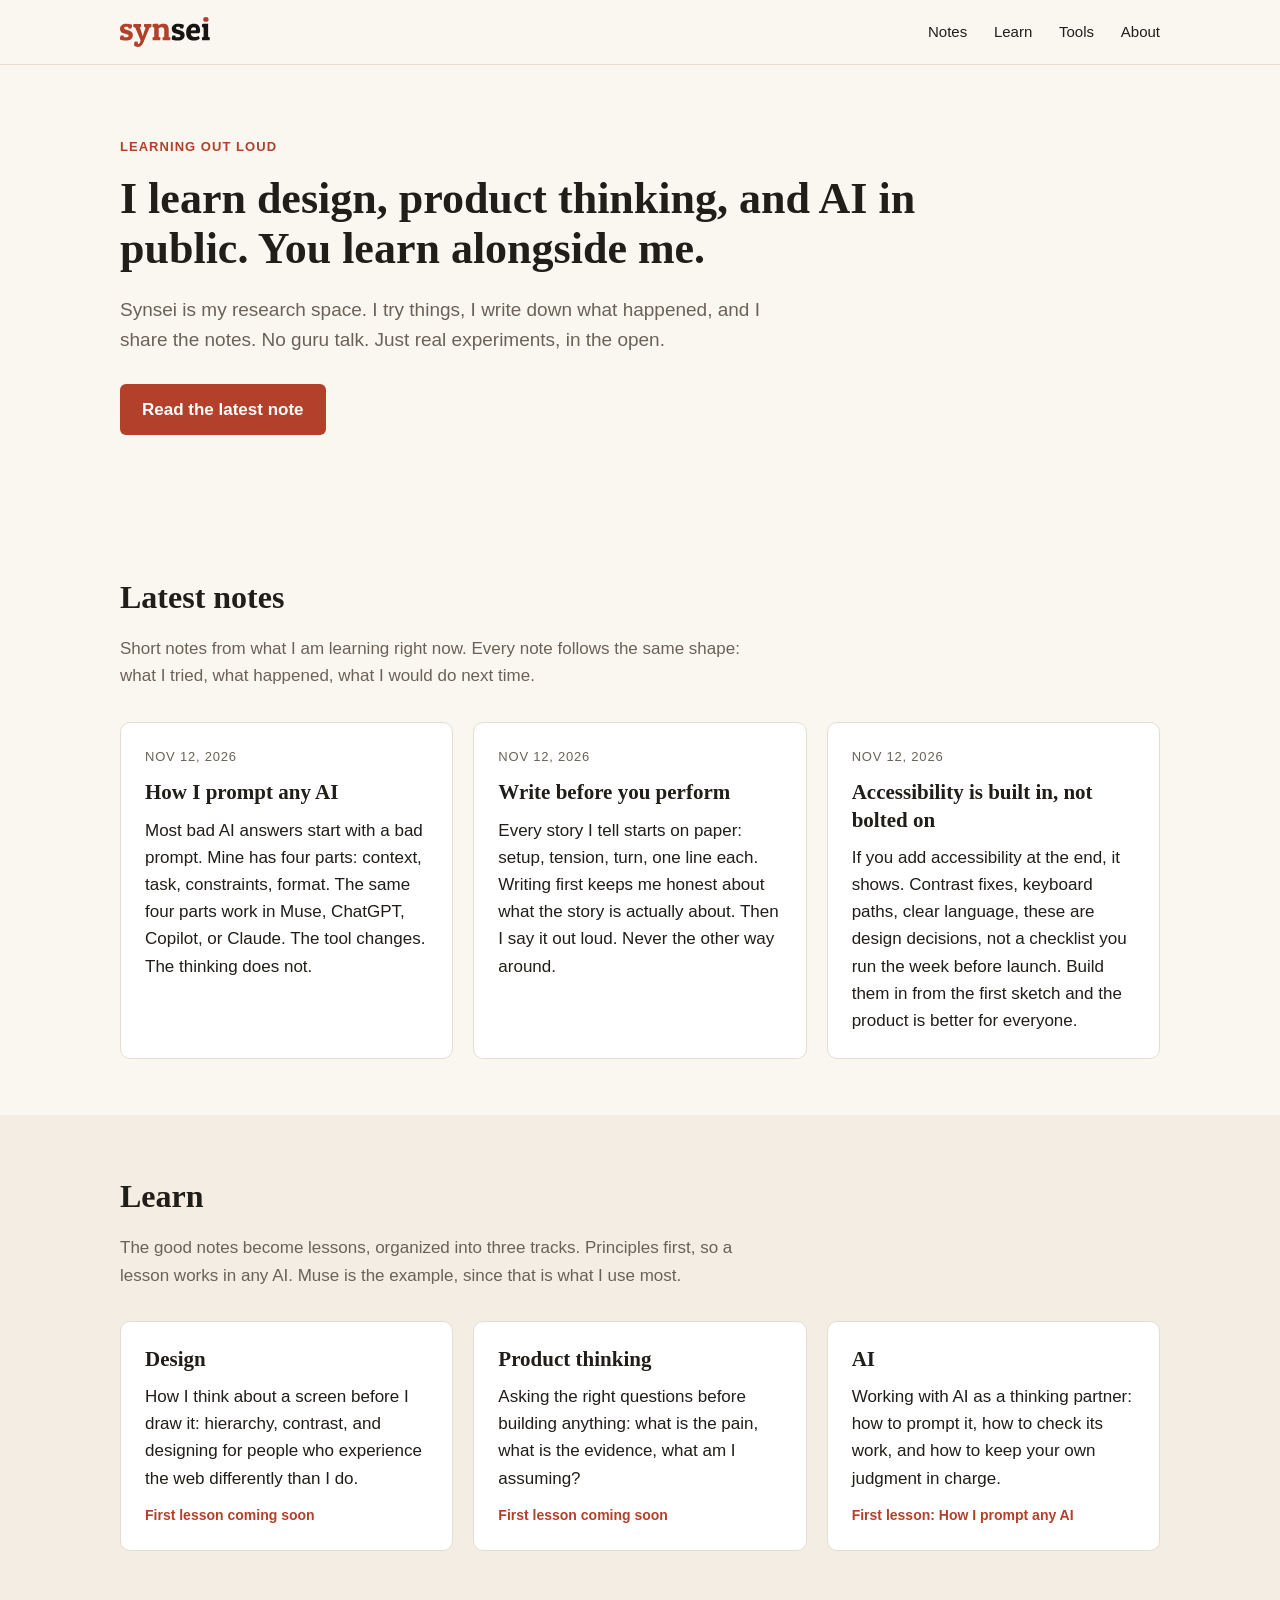
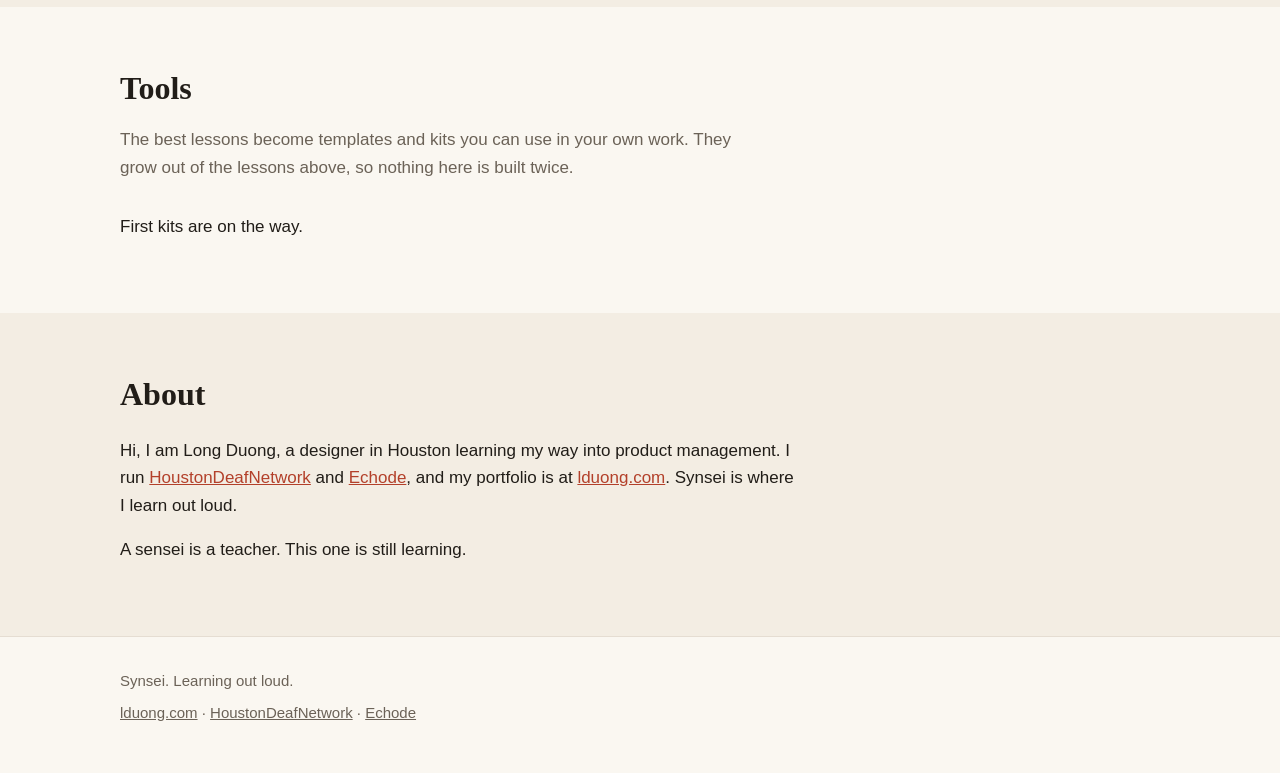
==== index.html @ 9b752c07 "Use the Stone logo in the header and add favicon" ====
<!DOCTYPE html>
<html lang="en">
<head>
<meta charset="utf-8">
<meta name="viewport" content="width=device-width, initial-scale=1">
<title>Synsei — Learning out loud</title>
<meta name="description" content="A research space where Long Duong learns design, product thinking, and AI in public. You learn alongside him.">
<link rel="stylesheet" href="styles.css?v=2">
<link rel="icon" type="image/svg+xml" href="synsei-icon.svg">
</head>
<body>
<a class="skip" href="#notes">Skip to latest notes</a>

<header class="site-header">
  <div class="wrap header-inner">
    <a class="wordmark" href="index.html"><img src="synsei-logo.svg" alt="Synsei" height="30"></a>
    <nav aria-label="Main">
      <a href="#notes">Notes</a>
      <a href="#learn">Learn</a>
      <a href="#tools">Tools</a>
      <a href="#about">About</a>
    </nav>
  </div>
</header>

<main>
  <section class="hero">
    <div class="wrap">
      <p class="kicker">Learning out loud</p>
      <h1>I learn design, product thinking, and AI in public. You learn alongside me.</h1>
      <p class="lede">Synsei is my research space. I try things, I write down what happened, and I share the notes. No guru talk. Just real experiments, in the open.</p>
      <p><a class="button" href="#notes">Read the latest note</a></p>
    </div>
  </section>

  <section id="notes" class="section">
    <div class="wrap">
      <h2>Latest notes</h2>
      <p class="section-intro">Short notes from what I am learning right now. Every note follows the same shape: what I tried, what happened, what I would do next time.</p>
      <div class="cards">
        <article class="card">
          <p class="card-date">Nov 12, 2026</p>
          <h3>How I prompt any AI</h3>
          <p>Most bad AI answers start with a bad prompt. Mine has four parts: context, task, constraints, format. The same four parts work in Muse, ChatGPT, Copilot, or Claude. The tool changes. The thinking does not.</p>
        </article>
        <article class="card">
          <p class="card-date">Nov 12, 2026</p>
          <h3>Write before you perform</h3>
          <p>Every story I tell starts on paper: setup, tension, turn, one line each. Writing first keeps me honest about what the story is actually about. Then I say it out loud. Never the other way around.</p>
        </article>
        <article class="card">
          <p class="card-date">Nov 12, 2026</p>
          <h3>Accessibility is built in, not bolted on</h3>
          <p>If you add accessibility at the end, it shows. Contrast fixes, keyboard paths, clear language, these are design decisions, not a checklist you run the week before launch. Build them in from the first sketch and the product is better for everyone.</p>
        </article>
      </div>
    </div>
  </section>

  <section id="learn" class="section tint">
    <div class="wrap">
      <h2>Learn</h2>
      <p class="section-intro">The good notes become lessons, organized into three tracks. Principles first, so a lesson works in any AI. Muse is the example, since that is what I use most.</p>
      <div class="cards">
        <article class="card">
          <h3>Design</h3>
          <p>How I think about a screen before I draw it: hierarchy, contrast, and designing for people who experience the web differently than I do.</p>
          <p class="card-status">First lesson coming soon</p>
        </article>
        <article class="card">
          <h3>Product thinking</h3>
          <p>Asking the right questions before building anything: what is the pain, what is the evidence, what am I assuming?</p>
          <p class="card-status">First lesson coming soon</p>
        </article>
        <article class="card">
          <h3>AI</h3>
          <p>Working with AI as a thinking partner: how to prompt it, how to check its work, and how to keep your own judgment in charge.</p>
          <p class="card-status">First lesson: How I prompt any AI</p>
        </article>
      </div>
    </div>
  </section>

  <section id="tools" class="section">
    <div class="wrap">
      <h2>Tools</h2>
      <p class="section-intro">The best lessons become templates and kits you can use in your own work. They grow out of the lessons above, so nothing here is built twice.</p>
      <p>First kits are on the way.</p>
    </div>
  </section>

  <section id="about" class="section tint">
    <div class="wrap">
      <h2>About</h2>
      <p>Hi, I am Long Duong, a designer in Houston learning my way into product management. I run <a href="https://www.houstondeafnetwork.com">HoustonDeafNetwork</a> and <a href="https://echode.com">Echode</a>, and my portfolio is at <a href="https://lduong.com">lduong.com</a>. Synsei is where I learn out loud.</p>
      <p>A sensei is a teacher. This one is still learning.</p>
    </div>
  </section>
</main>

<footer class="site-footer">
  <div class="wrap">
    <p>Synsei. Learning out loud.</p>
    <p><a href="https://lduong.com">lduong.com</a> &middot; <a href="https://www.houstondeafnetwork.com">HoustonDeafNetwork</a> &middot; <a href="https://echode.com">Echode</a></p>
  </div>
</footer>
</body>
</html>
---- styles.css ----
/* Synsei v1 — warm paper, ink, one red accent. No build step. */

:root {
  --paper: #faf7f1;
  --card: #ffffff;
  --ink: #211d18;
  --muted: #6b6257;
  --line: #e5ddd2;
  --accent: #b3402a;
  --tint: #f3ede3;
  --serif: Georgia, "Times New Roman", serif;
  --sans: -apple-system, BlinkMacSystemFont, "Segoe UI", Roboto, Helvetica, Arial, sans-serif;
}

* { box-sizing: border-box; }

body {
  margin: 0;
  background: var(--paper);
  color: var(--ink);
  font-family: var(--sans);
  font-size: 17px;
  line-height: 1.6;
}

.wrap {
  max-width: 1080px;
  margin: 0 auto;
  padding: 0 20px;
}

a { color: var(--accent); }
a:hover { text-decoration-thickness: 2px; }

.skip {
  position: absolute;
  left: -999px;
  top: 0;
  background: var(--ink);
  color: #fff;
  padding: 8px 14px;
}
.skip:focus { left: 8px; top: 8px; }

/* Header */

.site-header {
  border-bottom: 1px solid var(--line);
  background: var(--paper);
}
.header-inner {
  display: flex;
  align-items: center;
  justify-content: space-between;
  min-height: 64px;
}
.wordmark {
  display: inline-flex;
  align-items: center;
  text-decoration: none;
}
.wordmark img {
  display: block;
  height: 30px;
  width: auto;
}
.site-header nav a {
  color: var(--ink);
  text-decoration: none;
  margin-left: 22px;
  font-size: 15px;
}
.site-header nav a:hover { color: var(--accent); }

/* Hero */

.hero { padding: 72px 0 64px; }
.kicker {
  color: var(--accent);
  font-weight: bold;
  letter-spacing: 0.08em;
  text-transform: uppercase;
  font-size: 13px;
  margin: 0 0 16px;
}
.hero h1 {
  font-family: var(--serif);
  font-size: 44px;
  line-height: 1.15;
  margin: 0 0 20px;
  max-width: 800px;
}
.lede {
  font-size: 19px;
  color: var(--muted);
  max-width: 640px;
  margin: 0 0 28px;
}
.button {
  display: inline-block;
  background: var(--accent);
  color: #fff;
  text-decoration: none;
  font-weight: bold;
  padding: 12px 22px;
  border-radius: 6px;
}
.button:hover { background: #96291a; color: #fff; }

/* Sections */

.section { padding: 56px 0; }
.section.tint { background: var(--tint); }
.section h2 {
  font-family: var(--serif);
  font-size: 32px;
  margin: 0 0 12px;
}
.section-intro {
  color: var(--muted);
  max-width: 640px;
  margin: 0 0 32px;
}

/* Cards */

.cards {
  display: grid;
  grid-template-columns: repeat(3, 1fr);
  gap: 20px;
}
.card {
  background: var(--card);
  border: 1px solid var(--line);
  border-radius: 10px;
  padding: 24px;
}
.card h3 {
  font-family: var(--serif);
  font-size: 21px;
  margin: 0 0 10px;
  line-height: 1.3;
}
.card p { margin: 0 0 12px; }
.card p:last-child { margin-bottom: 0; }
.card-date {
  color: var(--muted);
  font-size: 13px;
  text-transform: uppercase;
  letter-spacing: 0.06em;
  margin: 0 0 8px;
}
.card-status {
  color: var(--accent);
  font-size: 14px;
  font-weight: bold;
}

/* About */

#about p { max-width: 680px; }

/* Footer */

.site-footer {
  border-top: 1px solid var(--line);
  padding: 32px 0 40px;
  color: var(--muted);
  font-size: 15px;
}
.site-footer p { margin: 0 0 8px; }
.site-footer a { color: var(--muted); }

/* Small screens */

@media (max-width: 760px) {
  .hero { padding: 48px 0 40px; }
  .hero h1 { font-size: 32px; }
  .cards { grid-template-columns: 1fr; }
  .site-header nav a { margin-left: 14px; }
}
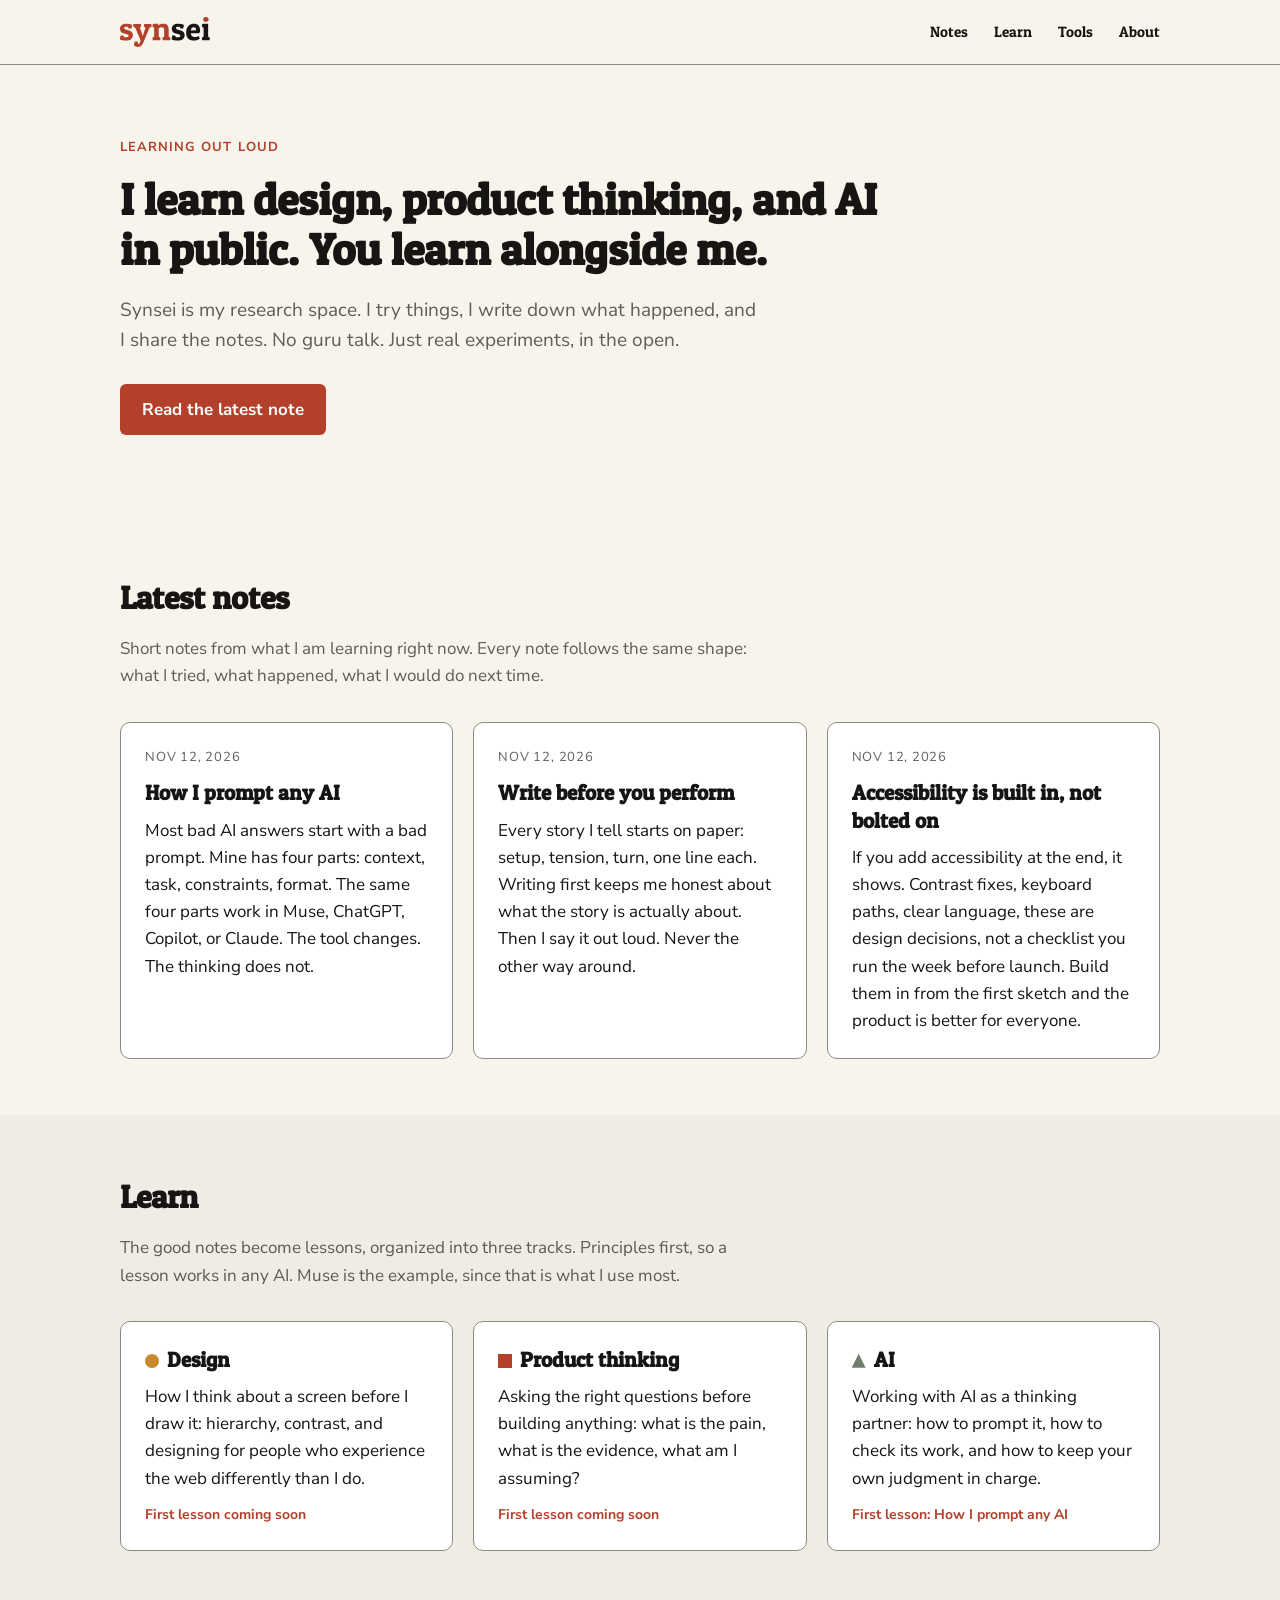
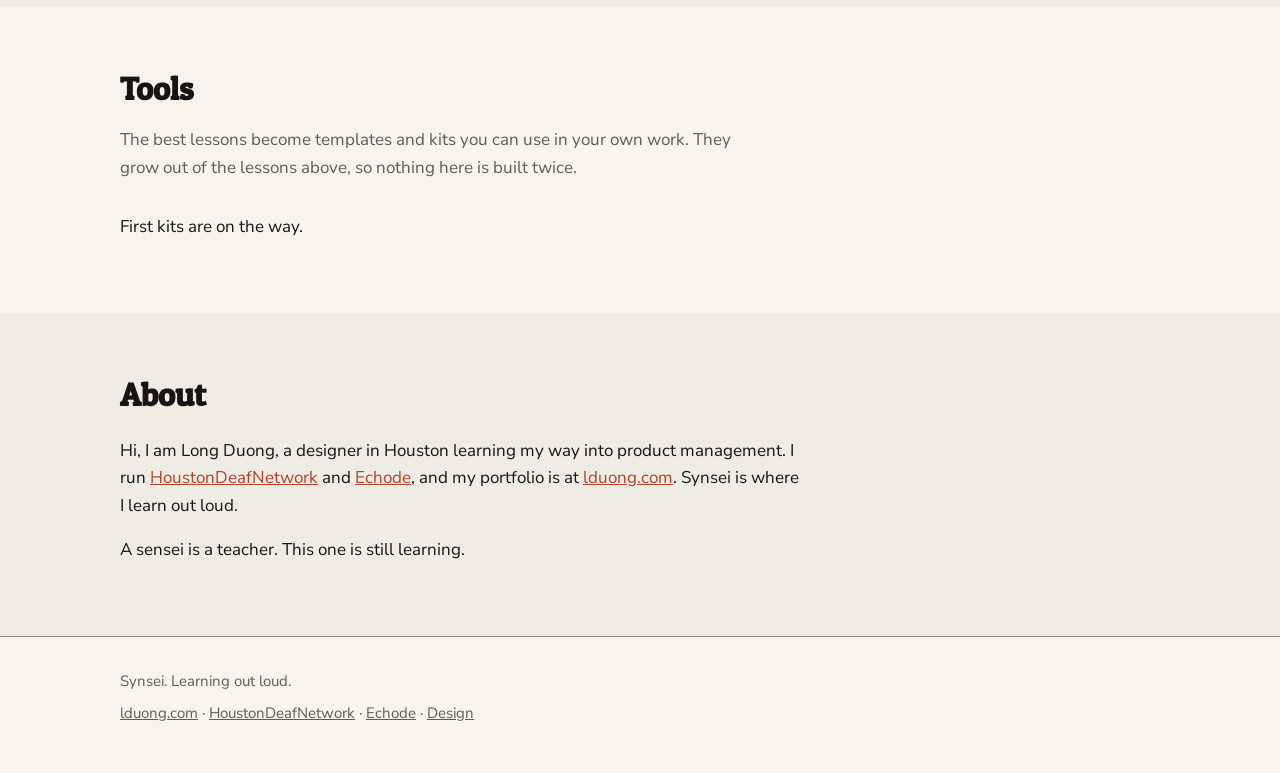
==== commit 7a2323d9: "Rebuild site to the Synsei design system and publish the design page" ====
--- a/index.html
+++ b/index.html
@@ -5,7 +5,10 @@
 <meta name="viewport" content="width=device-width, initial-scale=1">
 <title>Synsei — Learning out loud</title>
 <meta name="description" content="A research space where Long Duong learns design, product thinking, and AI in public. You learn alongside him.">
-<link rel="stylesheet" href="styles.css?v=2">
+<link rel="preconnect" href="https://fonts.googleapis.com">
+<link rel="preconnect" href="https://fonts.gstatic.com" crossorigin>
+<link href="https://fonts.googleapis.com/css2?family=Patua+One&family=Nunito+Sans:wght@400;600;700&display=swap" rel="stylesheet">
+<link rel="stylesheet" href="styles.css?v=3">
 <link rel="icon" type="image/svg+xml" href="synsei-icon.svg">
 </head>
 <body>
@@ -63,17 +66,17 @@
       <p class="section-intro">The good notes become lessons, organized into three tracks. Principles first, so a lesson works in any AI. Muse is the example, since that is what I use most.</p>
       <div class="cards">
         <article class="card">
-          <h3>Design</h3>
+          <h3><span class="track-shape circle" aria-hidden="true"></span>Design</h3>
           <p>How I think about a screen before I draw it: hierarchy, contrast, and designing for people who experience the web differently than I do.</p>
           <p class="card-status">First lesson coming soon</p>
         </article>
         <article class="card">
-          <h3>Product thinking</h3>
+          <h3><span class="track-shape square" aria-hidden="true"></span>Product thinking</h3>
           <p>Asking the right questions before building anything: what is the pain, what is the evidence, what am I assuming?</p>
           <p class="card-status">First lesson coming soon</p>
         </article>
         <article class="card">
-          <h3>AI</h3>
+          <h3><span class="track-shape triangle" aria-hidden="true"></span>AI</h3>
           <p>Working with AI as a thinking partner: how to prompt it, how to check its work, and how to keep your own judgment in charge.</p>
           <p class="card-status">First lesson: How I prompt any AI</p>
         </article>
@@ -101,7 +104,7 @@
 <footer class="site-footer">
   <div class="wrap">
     <p>Synsei. Learning out loud.</p>
-    <p><a href="https://lduong.com">lduong.com</a> &middot; <a href="https://www.houstondeafnetwork.com">HoustonDeafNetwork</a> &middot; <a href="https://echode.com">Echode</a></p>
+    <p><a href="https://lduong.com">lduong.com</a> &middot; <a href="https://www.houstondeafnetwork.com">HoustonDeafNetwork</a> &middot; <a href="https://echode.com">Echode</a> &middot; <a href="design/">Design</a></p>
   </div>
 </footer>
 </body>
--- a/styles.css
+++ b/styles.css
@@ -1,15 +1,23 @@
-/* Synsei v1 — warm paper, ink, one red accent. No build step. */
+/* Synsei — built to ~/workspace/synsei/design-system.md. No build step.
+   Tokens: Rice Paper, Ink Black, Teacher's Red, Ochre, Sage, Stone.
+   Headings Patua One, body Nunito Sans. */
 
 :root {
-  --paper: #faf7f1;
+  --paper: #f7f4ec;
   --card: #ffffff;
-  --ink: #211d18;
-  --muted: #6b6257;
-  --line: #e5ddd2;
+  --ink: #161513;
   --accent: #b3402a;
-  --tint: #f3ede3;
-  --serif: Georgia, "Times New Roman", serif;
-  --sans: -apple-system, BlinkMacSystemFont, "Segoe UI", Roboto, Helvetica, Arial, sans-serif;
+  --accent-hover: #96291a;
+  --ochre: #c98a2d;
+  --ochre-dark: #8d611f;
+  --sage: #6f7d6a;
+  --sage-dark: #5e6a5a;
+  --stone: #8b8b84;
+  --line: #8b8b84;
+  --muted: rgba(22, 21, 19, 0.68);
+  --tint: rgba(139, 139, 132, 0.08);
+  --display: "Patua One", Georgia, "Times New Roman", serif;
+  --sans: "Nunito Sans", -apple-system, BlinkMacSystemFont, "Segoe UI", Roboto, Helvetica, Arial, sans-serif;
 }
 
 * { box-sizing: border-box; }
@@ -42,7 +50,7 @@
 }
 .skip:focus { left: 8px; top: 8px; }
 
-/* Header */
+/* Header — wordmark is the real logo SVG, nav in Patua One */
 
 .site-header {
   border-bottom: 1px solid var(--line);
@@ -65,6 +73,7 @@
   width: auto;
 }
 .site-header nav a {
+  font-family: var(--display);
   color: var(--ink);
   text-decoration: none;
   margin-left: 22px;
@@ -84,7 +93,7 @@
   margin: 0 0 16px;
 }
 .hero h1 {
-  font-family: var(--serif);
+  font-family: var(--display);
   font-size: 44px;
   line-height: 1.15;
   margin: 0 0 20px;
@@ -105,14 +114,14 @@
   padding: 12px 22px;
   border-radius: 6px;
 }
-.button:hover { background: #96291a; color: #fff; }
+.button:hover { background: var(--accent-hover); color: #fff; }
 
 /* Sections */
 
 .section { padding: 56px 0; }
 .section.tint { background: var(--tint); }
 .section h2 {
-  font-family: var(--serif);
+  font-family: var(--display);
   font-size: 32px;
   margin: 0 0 12px;
 }
@@ -136,7 +145,7 @@
   padding: 24px;
 }
 .card h3 {
-  font-family: var(--serif);
+  font-family: var(--display);
   font-size: 21px;
   margin: 0 0 10px;
   line-height: 1.3;
@@ -156,6 +165,22 @@
   font-weight: bold;
 }
 
+/* Track shapes — circle Design, square Product, triangle AI */
+
+.track-shape {
+  display: inline-block;
+  width: 14px;
+  height: 14px;
+  margin-right: 8px;
+  vertical-align: -1px;
+}
+.track-shape.circle { background: var(--ochre); border-radius: 50%; }
+.track-shape.square { background: var(--accent); }
+.track-shape.triangle {
+  background: var(--sage);
+  clip-path: polygon(50% 0, 100% 100%, 0 100%);
+}
+
 /* About */
 
 #about p { max-width: 680px; }
@@ -170,6 +195,7 @@
 }
 .site-footer p { margin: 0 0 8px; }
 .site-footer a { color: var(--muted); }
+.site-footer a:hover { color: var(--accent); }
 
 /* Small screens */
 
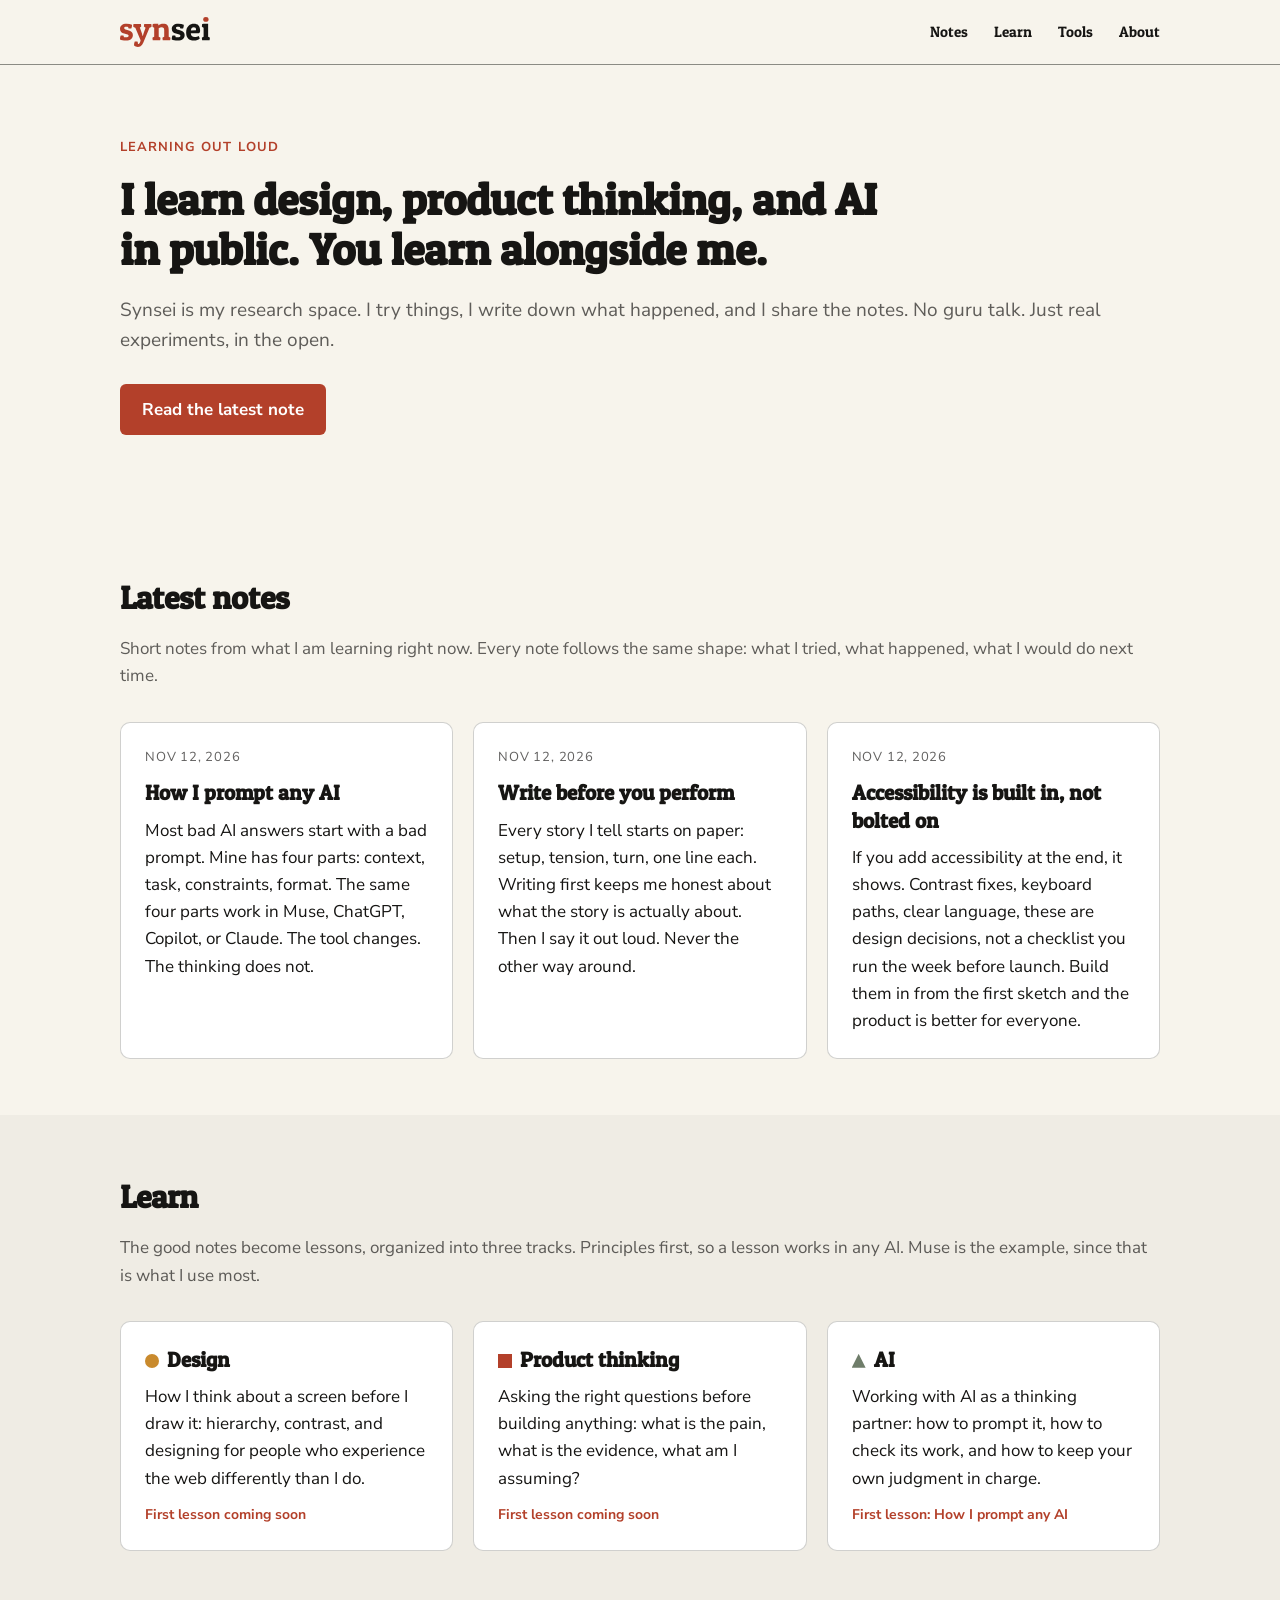
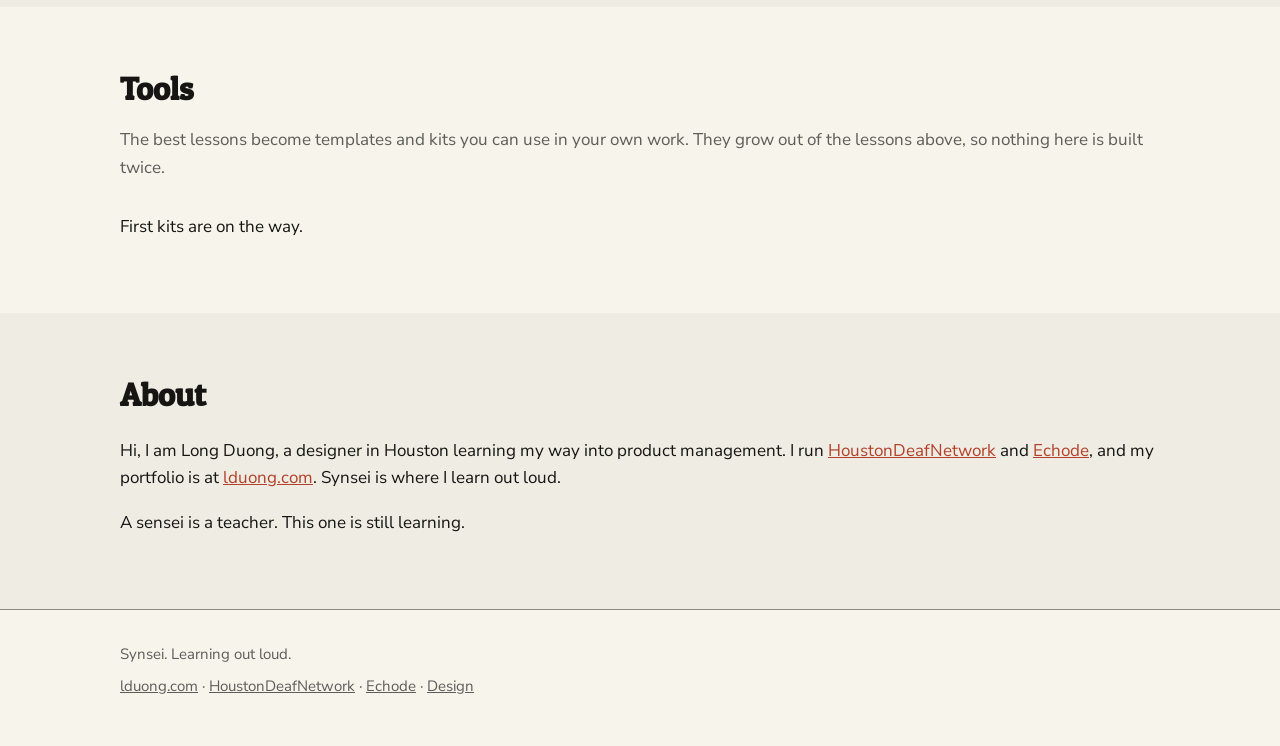
==== commit dfbf010f: "Full-width paragraphs and subtle card borders" ====
--- a/index.html
+++ b/index.html
@@ -8,8 +8,14 @@
 <link rel="preconnect" href="https://fonts.googleapis.com">
 <link rel="preconnect" href="https://fonts.gstatic.com" crossorigin>
 <link href="https://fonts.googleapis.com/css2?family=Patua+One&family=Nunito+Sans:wght@400;600;700&display=swap" rel="stylesheet">
-<link rel="stylesheet" href="styles.css?v=3">
+<link rel="stylesheet" href="styles.css?v=4">
 <link rel="icon" type="image/svg+xml" href="synsei-icon.svg">
+<script async src="https://www.googletagmanager.com/gtm.js?id=GTM-TKNXQMXL"></script>
+<script>
+  window.dataLayer = window.dataLayer || [];
+  function gtag(){dataLayer.push(arguments);}
+  gtag('js', new Date());
+</script>
 </head>
 <body>
 <a class="skip" href="#notes">Skip to latest notes</a>
--- a/styles.css
+++ b/styles.css
@@ -14,6 +14,7 @@
   --sage-dark: #5e6a5a;
   --stone: #8b8b84;
   --line: #8b8b84;
+  --card-line: rgba(139, 139, 132, 0.4);
   --muted: rgba(22, 21, 19, 0.68);
   --tint: rgba(139, 139, 132, 0.08);
   --display: "Patua One", Georgia, "Times New Roman", serif;
@@ -102,7 +103,6 @@
 .lede {
   font-size: 19px;
   color: var(--muted);
-  max-width: 640px;
   margin: 0 0 28px;
 }
 .button {
@@ -127,7 +127,6 @@
 }
 .section-intro {
   color: var(--muted);
-  max-width: 640px;
   margin: 0 0 32px;
 }
 
@@ -140,7 +139,7 @@
 }
 .card {
   background: var(--card);
-  border: 1px solid var(--line);
+  border: 1px solid var(--card-line);
   border-radius: 10px;
   padding: 24px;
 }
@@ -181,11 +180,7 @@
   clip-path: polygon(50% 0, 100% 100%, 0 100%);
 }
 
-/* About */
-
-#about p { max-width: 680px; }
-
-/* Footer */
+
 
 .site-footer {
   border-top: 1px solid var(--line);
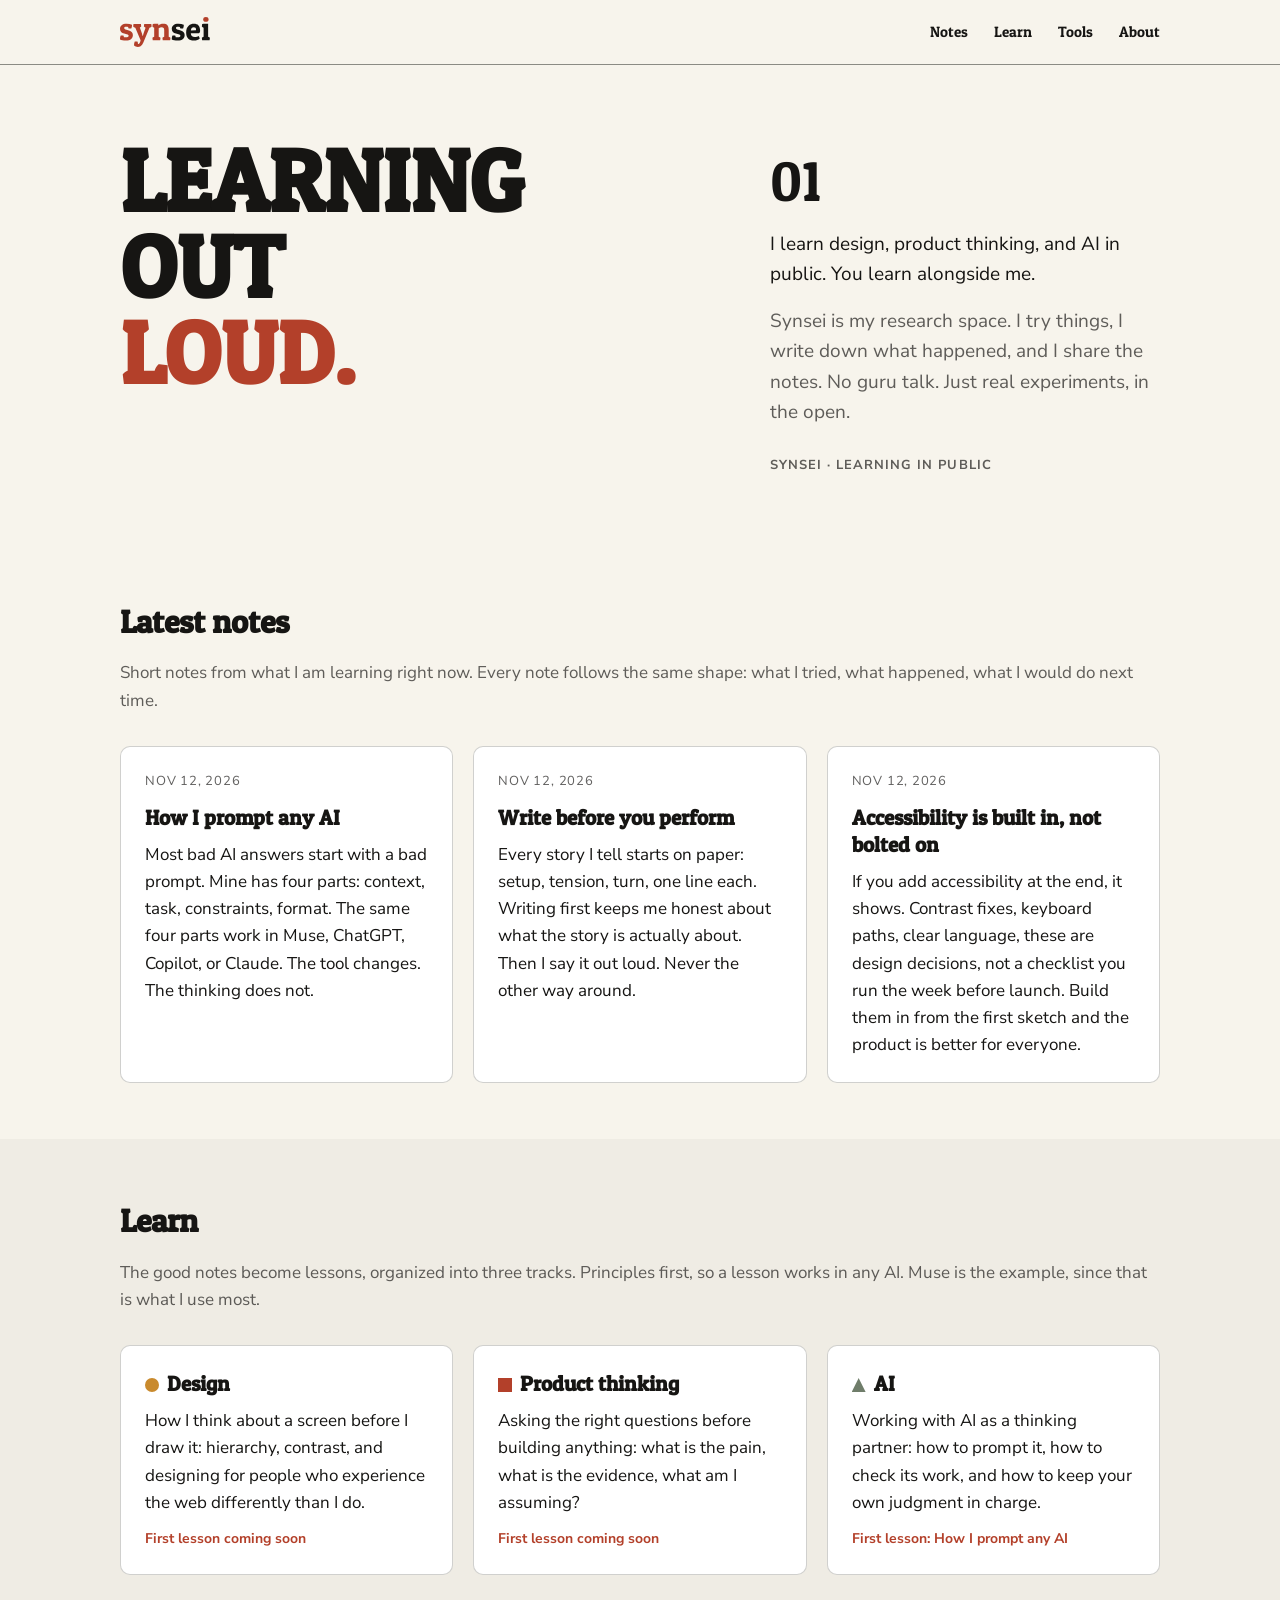
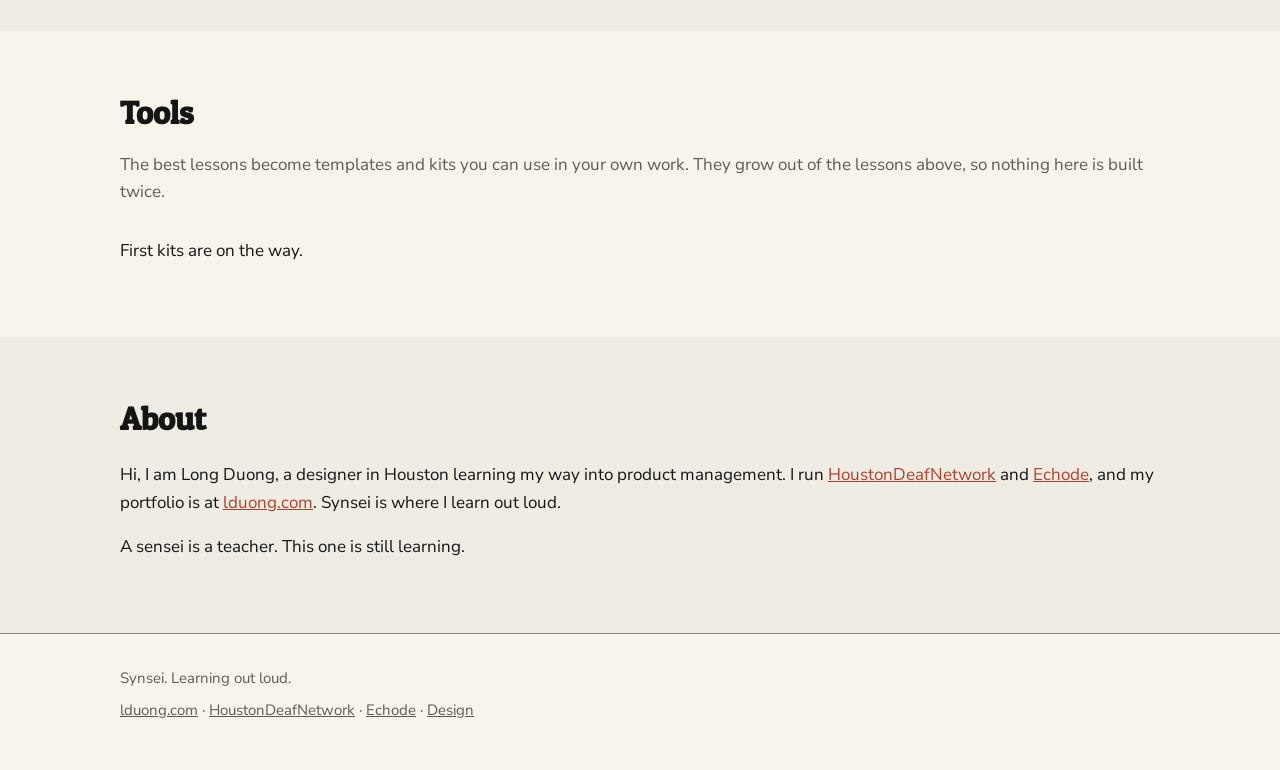
==== commit 6b2e2c3f: "Hero banner: giant Learning Out Loud display, content right, no button" ====
--- a/index.html
+++ b/index.html
@@ -8,7 +8,7 @@
 <link rel="preconnect" href="https://fonts.googleapis.com">
 <link rel="preconnect" href="https://fonts.gstatic.com" crossorigin>
 <link href="https://fonts.googleapis.com/css2?family=Patua+One&family=Nunito+Sans:wght@400;600;700&display=swap" rel="stylesheet">
-<link rel="stylesheet" href="styles.css?v=4">
+<link rel="stylesheet" href="styles.css?v=5">
 <link rel="icon" type="image/svg+xml" href="synsei-icon.svg">
 <script async src="https://www.googletagmanager.com/gtm.js?id=GTM-TKNXQMXL"></script>
 <script>
@@ -34,11 +34,14 @@
 
 <main>
   <section class="hero">
-    <div class="wrap">
-      <p class="kicker">Learning out loud</p>
-      <h1>I learn design, product thinking, and AI in public. You learn alongside me.</h1>
-      <p class="lede">Synsei is my research space. I try things, I write down what happened, and I share the notes. No guru talk. Just real experiments, in the open.</p>
-      <p><a class="button" href="#notes">Read the latest note</a></p>
+    <div class="wrap hero-inner">
+      <h1 class="hero-display">Learning out<br><span class="hero-display-red">loud.</span></h1>
+      <div class="hero-side">
+        <p class="hero-number">01</p>
+        <p class="hero-intro">I learn design, product thinking, and AI in public. You learn alongside me.</p>
+        <p class="lede">Synsei is my research space. I try things, I write down what happened, and I share the notes. No guru talk. Just real experiments, in the open.</p>
+        <p class="hero-label">Synsei · Learning in public</p>
+      </div>
     </div>
   </section>
 
--- a/styles.css
+++ b/styles.css
@@ -82,9 +82,42 @@
 }
 .site-header nav a:hover { color: var(--accent); }
 
-/* Hero */
+/* Hero — big display type left, content right, no button */
 
 .hero { padding: 72px 0 64px; }
+.hero-inner {
+  display: grid;
+  grid-template-columns: 1.5fr 1fr;
+  gap: 64px;
+  align-items: start;
+}
+.hero-display {
+  font-family: var(--display);
+  font-size: clamp(48px, 8vw, 88px);
+  line-height: 0.98;
+  text-transform: uppercase;
+  margin: 0;
+}
+.hero-display-red { color: var(--accent); }
+.hero-side { padding-top: 16px; }
+.hero-number {
+  font-family: var(--display);
+  font-size: 56px;
+  line-height: 1;
+  margin: 0 0 20px;
+}
+.hero-intro {
+  font-size: 19px;
+  margin: 0 0 16px;
+}
+.hero-label {
+  font-weight: bold;
+  font-size: 13px;
+  letter-spacing: 0.08em;
+  text-transform: uppercase;
+  color: var(--muted);
+  margin: 0;
+}
 .kicker {
   color: var(--accent);
   font-weight: bold;
@@ -92,13 +125,6 @@
   text-transform: uppercase;
   font-size: 13px;
   margin: 0 0 16px;
-}
-.hero h1 {
-  font-family: var(--display);
-  font-size: 44px;
-  line-height: 1.15;
-  margin: 0 0 20px;
-  max-width: 800px;
 }
 .lede {
   font-size: 19px;
@@ -196,7 +222,8 @@
 
 @media (max-width: 760px) {
   .hero { padding: 48px 0 40px; }
-  .hero h1 { font-size: 32px; }
+  .hero-inner { grid-template-columns: 1fr; gap: 32px; }
+  .hero-side { padding-top: 0; }
   .cards { grid-template-columns: 1fr; }
   .site-header nav a { margin-left: 14px; }
 }
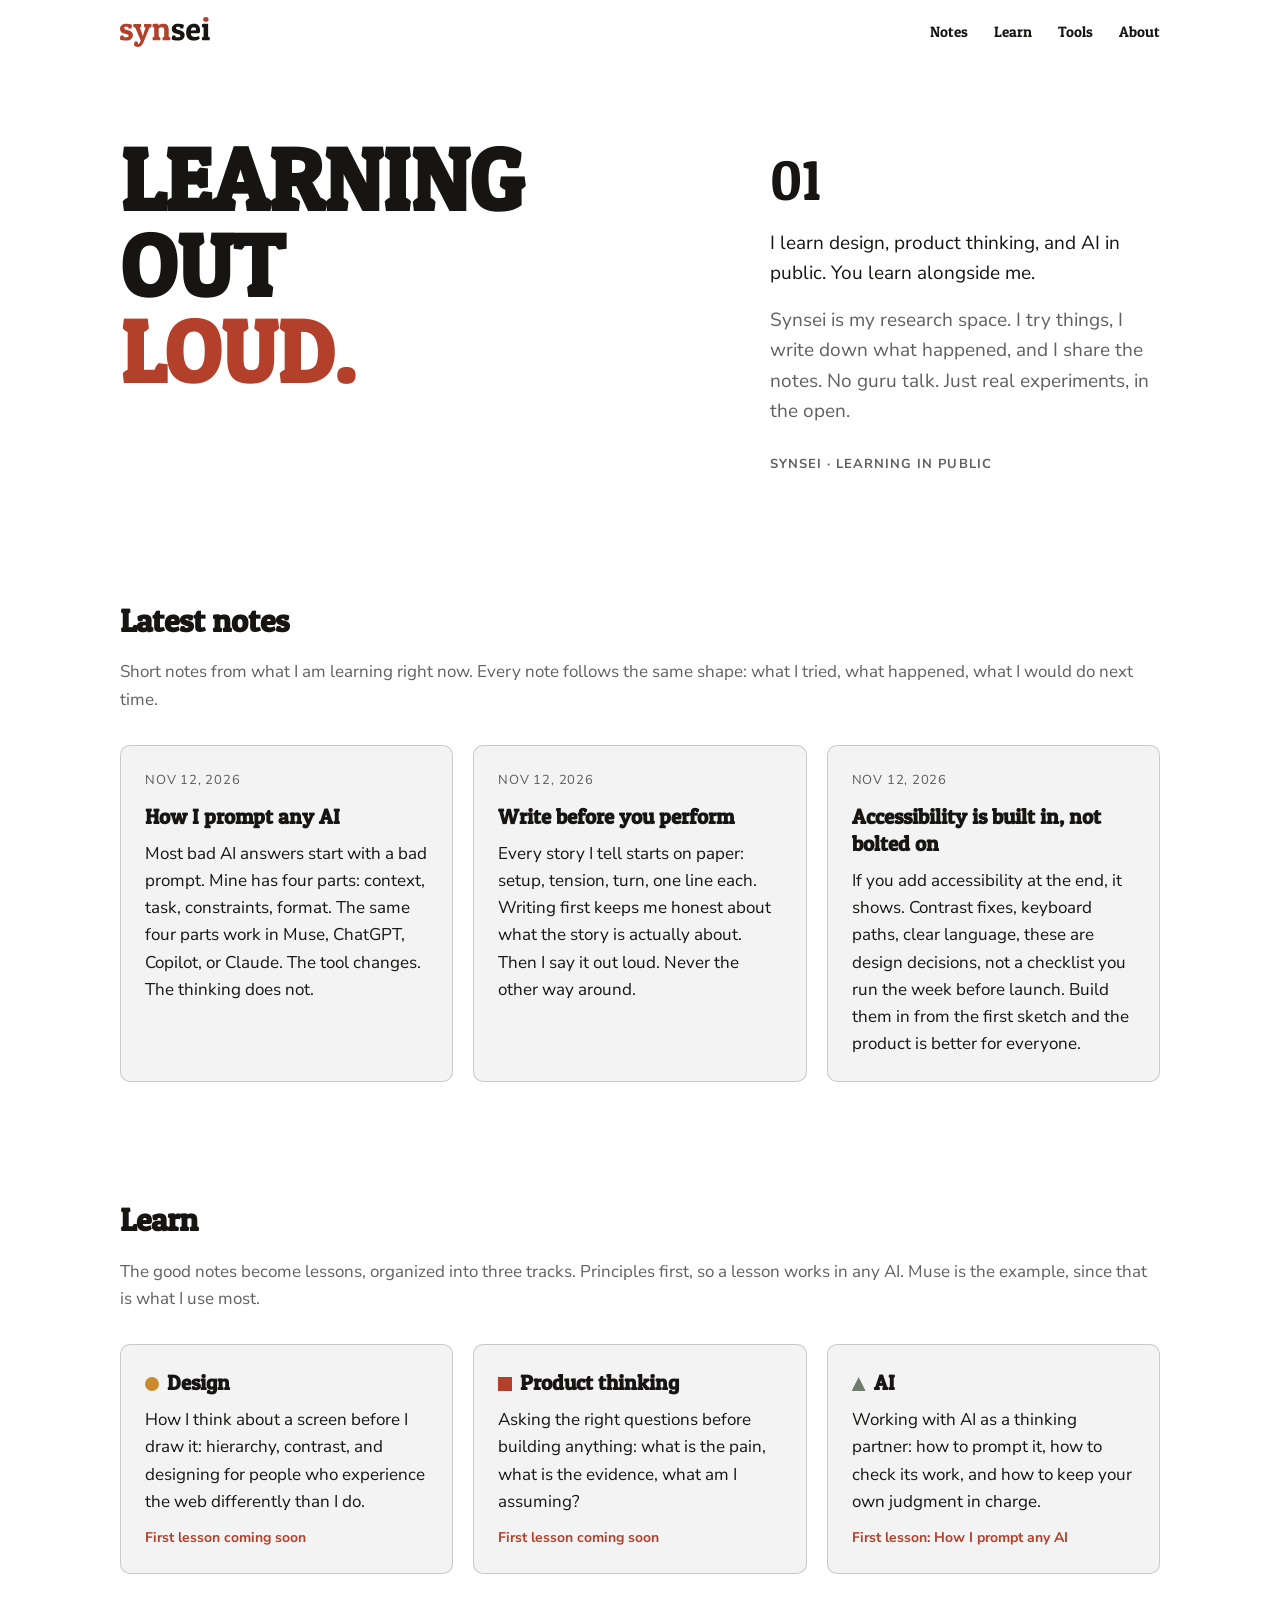
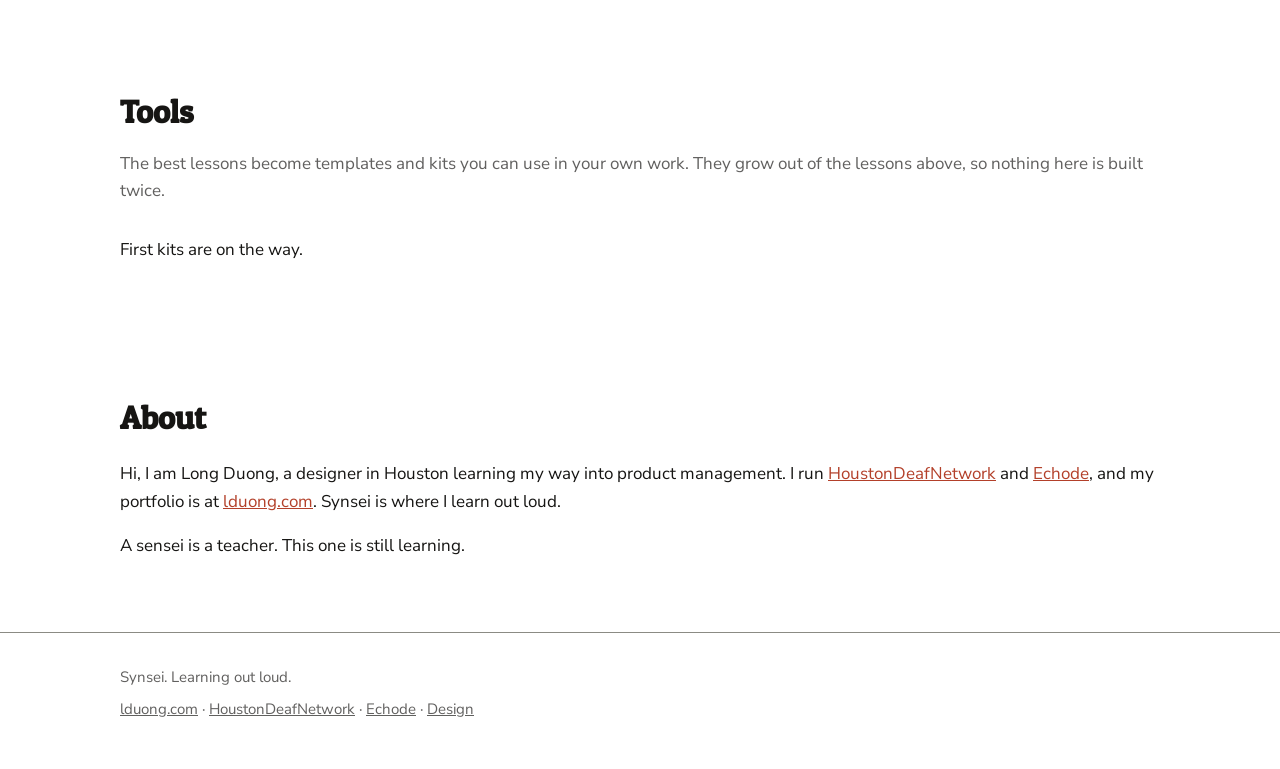
==== commit 6890ccfe: "White page and light grey cards from Homvesta reference, sticky nav, no header border" ====
--- a/index.html
+++ b/index.html
@@ -8,7 +8,7 @@
 <link rel="preconnect" href="https://fonts.googleapis.com">
 <link rel="preconnect" href="https://fonts.gstatic.com" crossorigin>
 <link href="https://fonts.googleapis.com/css2?family=Patua+One&family=Nunito+Sans:wght@400;600;700&display=swap" rel="stylesheet">
-<link rel="stylesheet" href="styles.css?v=5">
+<link rel="stylesheet" href="styles.css?v=6">
 <link rel="icon" type="image/svg+xml" href="synsei-icon.svg">
 <script async src="https://www.googletagmanager.com/gtm.js?id=GTM-TKNXQMXL"></script>
 <script>
@@ -69,7 +69,7 @@
     </div>
   </section>
 
-  <section id="learn" class="section tint">
+  <section id="learn" class="section">
     <div class="wrap">
       <h2>Learn</h2>
       <p class="section-intro">The good notes become lessons, organized into three tracks. Principles first, so a lesson works in any AI. Muse is the example, since that is what I use most.</p>
@@ -101,7 +101,7 @@
     </div>
   </section>
 
-  <section id="about" class="section tint">
+  <section id="about" class="section">
     <div class="wrap">
       <h2>About</h2>
       <p>Hi, I am Long Duong, a designer in Houston learning my way into product management. I run <a href="https://www.houstondeafnetwork.com">HoustonDeafNetwork</a> and <a href="https://echode.com">Echode</a>, and my portfolio is at <a href="https://lduong.com">lduong.com</a>. Synsei is where I learn out loud.</p>
--- a/styles.css
+++ b/styles.css
@@ -1,10 +1,10 @@
 /* Synsei — built to ~/workspace/synsei/design-system.md. No build step.
-   Tokens: Rice Paper, Ink Black, Teacher's Red, Ochre, Sage, Stone.
+   Tokens: White, Light Grey, Ink Black, Teacher's Red, Ochre, Sage, Stone.
    Headings Patua One, body Nunito Sans. */
 
 :root {
-  --paper: #f7f4ec;
-  --card: #ffffff;
+  --paper: #ffffff;
+  --card: #f3f3f3;
   --ink: #161513;
   --accent: #b3402a;
   --accent-hover: #96291a;
@@ -16,7 +16,6 @@
   --line: #8b8b84;
   --card-line: rgba(139, 139, 132, 0.4);
   --muted: rgba(22, 21, 19, 0.68);
-  --tint: rgba(139, 139, 132, 0.08);
   --display: "Patua One", Georgia, "Times New Roman", serif;
   --sans: "Nunito Sans", -apple-system, BlinkMacSystemFont, "Segoe UI", Roboto, Helvetica, Arial, sans-serif;
 }
@@ -54,7 +53,9 @@
 /* Header — wordmark is the real logo SVG, nav in Patua One */
 
 .site-header {
-  border-bottom: 1px solid var(--line);
+  position: sticky;
+  top: 0;
+  z-index: 10;
   background: var(--paper);
 }
 .header-inner {
@@ -145,7 +146,7 @@
 /* Sections */
 
 .section { padding: 56px 0; }
-.section.tint { background: var(--tint); }
+section[id] { scroll-margin-top: 80px; }
 .section h2 {
   font-family: var(--display);
   font-size: 32px;
